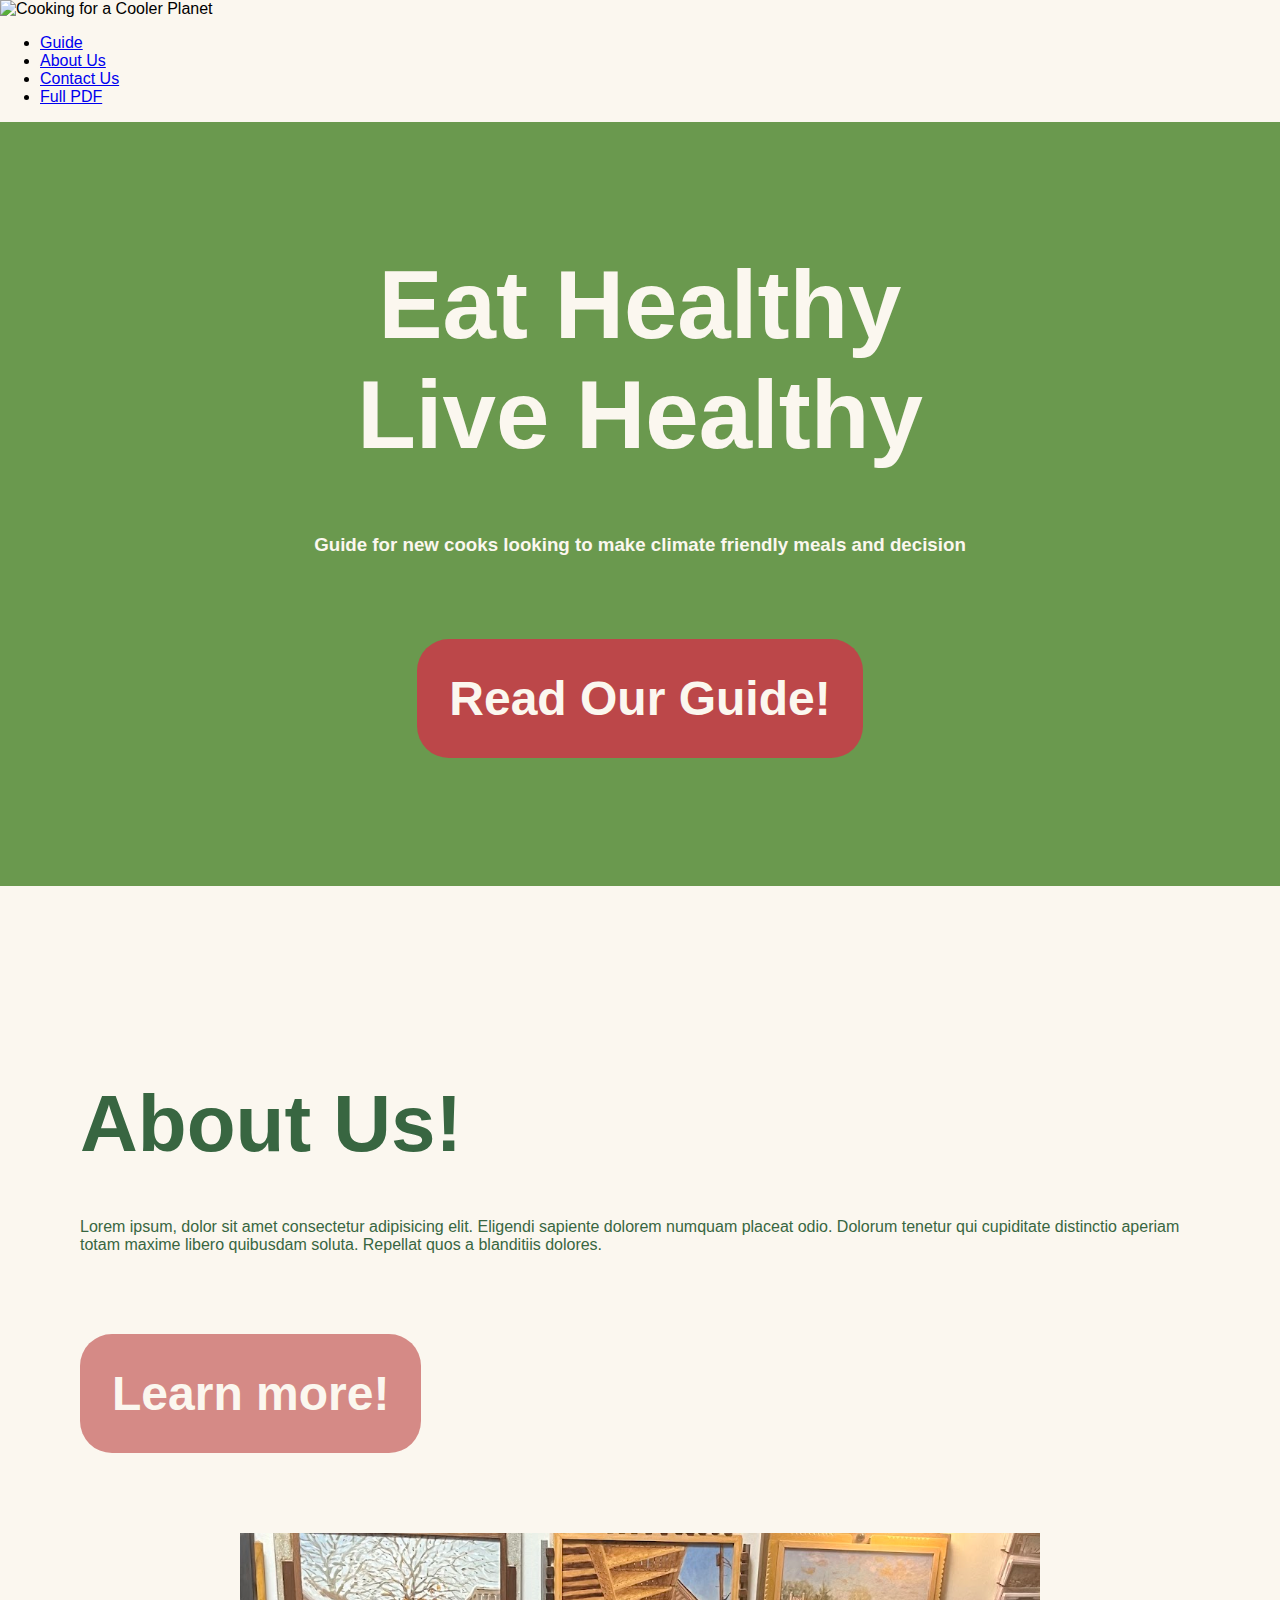
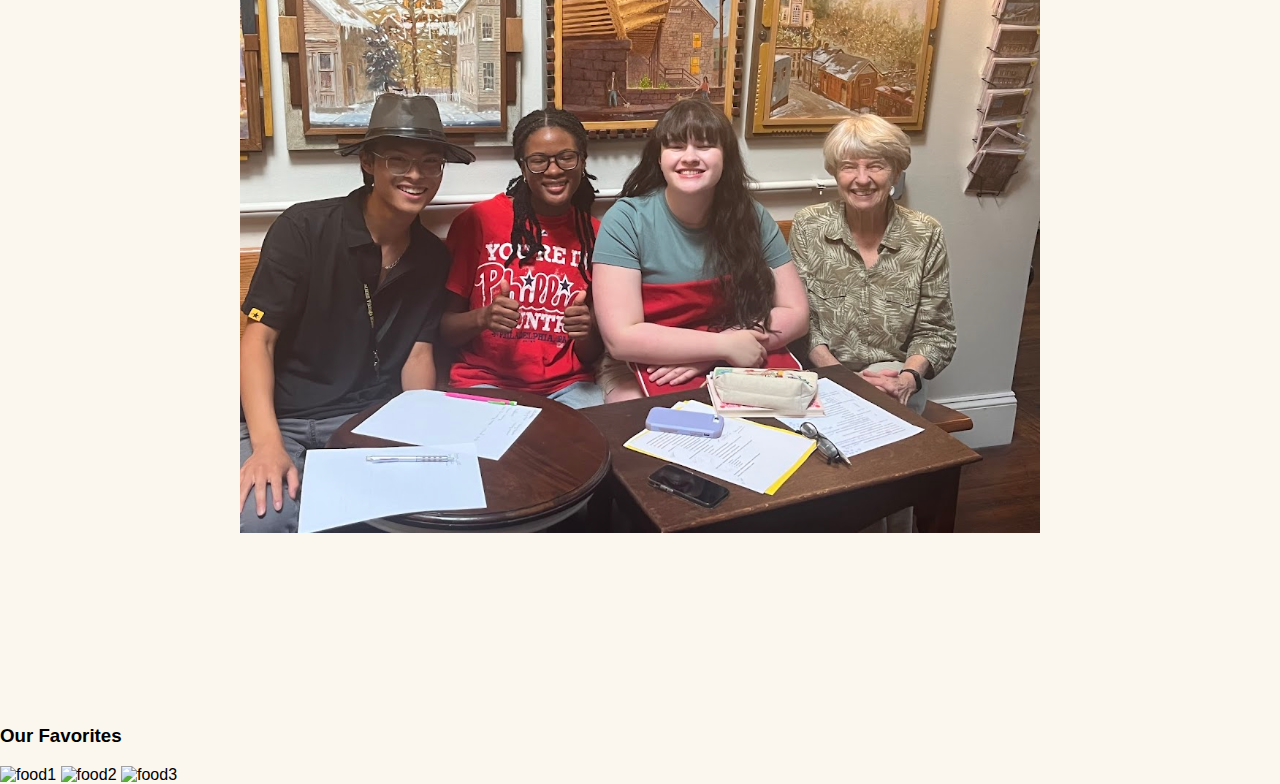
==== index.html @ a70eee80 "pls pls work" ====
<!--HOME PAGE-->
<!--Headline: ""-->
<!--inpso: "https://stitchberryblog.com/", "https://freewebsitetemplates.com/preview/mustacheenthusiast/index.html"-->
<!DOCTYPE html>
<html>
    <head> 
        <title>Home</title>
        <link rel="stylesheet" href="index.css">
        <meta name="viewport" content="width=device-width, initial-scale=1.0" />
    </head>
    <body>
        <div class="nav">
            <div class="logo">
                <img src="#" alt="Cooking for a Cooler Planet">
            </div>
            <ul class="nav-links">
                <li><a href="guide.html">Guide</a></li>
                <li><a href="aboutus.html">About Us</a></li>
                <li><a href="contactus.html">Contact Us</a></li>
                <li><a href="fullpdf.html">Full PDF</a></li>
            </ul>
        </div>

        <div class="hero">
            <h1>Eat Healthy <br> Live Healthy</h1>
            <h3>Guide for new cooks looking to make climate friendly meals and decision</h3>
            <a class="button" href="guide.html">Read Our Guide!</a>
        </div>

        <div class="about-us">
            <div class="text">
                <h4>About Us!</h4>
                <p>Lorem ipsum, dolor sit amet consectetur adipisicing elit. Eligendi sapiente dolorem numquam placeat odio. Dolorum tenetur qui cupiditate distinctio aperiam totam maxime libero quibusdam soluta. Repellat quos a blanditiis dolores.</p>
            </div>
            <a class="button" href="aboutus.html">Learn more!</a>
            <img src="images/Team 8-10-24.jpg" alt="Group Picture">
        </div>

        <div class="featured-recipes">
            <h3>Our Favorites</h3>
            <div clas="featured-recipes-imgs">
                <img src="#" alt="food1">
                <img src="#" alt="food2">
                <img src="#" alt="food3">
            </div>
        </div>
    </body>
</html>
---- index.css ----
html {
    width: fit-content;
}
body {
    padding: 0;
    margin: 0;
    font-family: 'Lucida Sans', 'Lucida Sans Regular', 'Lucida Grande', 'Lucida Sans Unicode', Geneva, Verdana, sans-serif;
    background-color: #FBF7EF;
}
.button {
    text-align: center;
    color: #FBF7EF;
    font-size: 3rem;
    text-decoration: none;
    background-color: #bc4749;
    padding: 2rem;
    border-radius: 2rem;
    display: inline-block;
    margin-top: 4rem;
    font-weight: bold;
}


/* saving nav bar for later */
.hero {
    text-align: center;
    padding: 8rem 10rem;
    background-color: #6a994e;
    color: #FBF7EF;
}
.hero h1 {
    font-size: 6rem;
    font-weight: bolder;
    margin-top: 0;
}
.hero h3 {
    font-weight:bold;
}
/*
.hero a {
    color: #FBF7EF;
    font-size: 3rem;
    text-decoration: none;
    background-color: #bc4749;
    padding: 2rem;
    border-radius: 2rem;
    display: inline-block;
    margin-top: 4rem;
    font-weight:bold;
}
*/
.about-us {
    margin: 12rem 5rem;
    color: #386641;
}
.about-us h4 {
    font-size: 5rem;
    font-weight: bold;
    margin: 3rem 0;
}
.about-us {
    font-size: 1rem;
}
.about-us a {
    background-color: #d58a86;
    font-size: 3rem;
    text-align: center;
}
.about-us img {
    display: block;
    width: 800px;
    margin: 5rem auto;

}
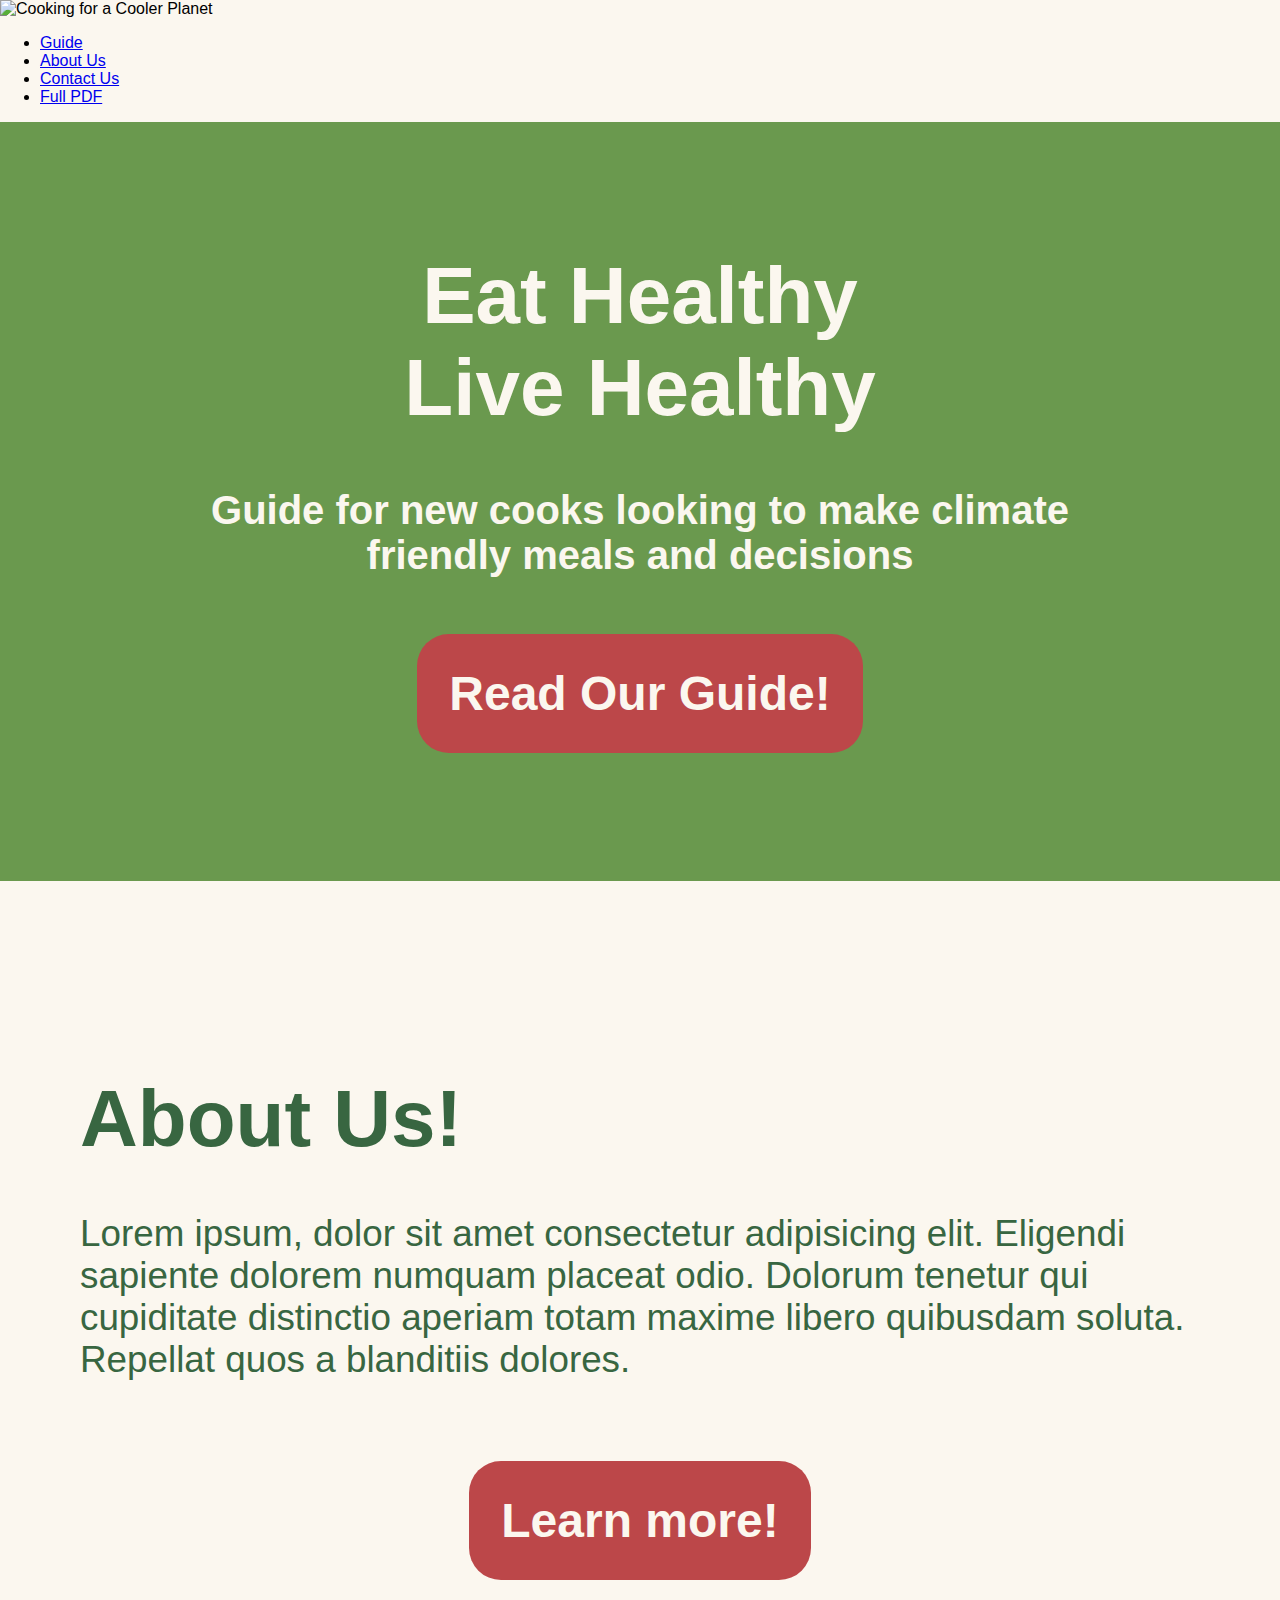
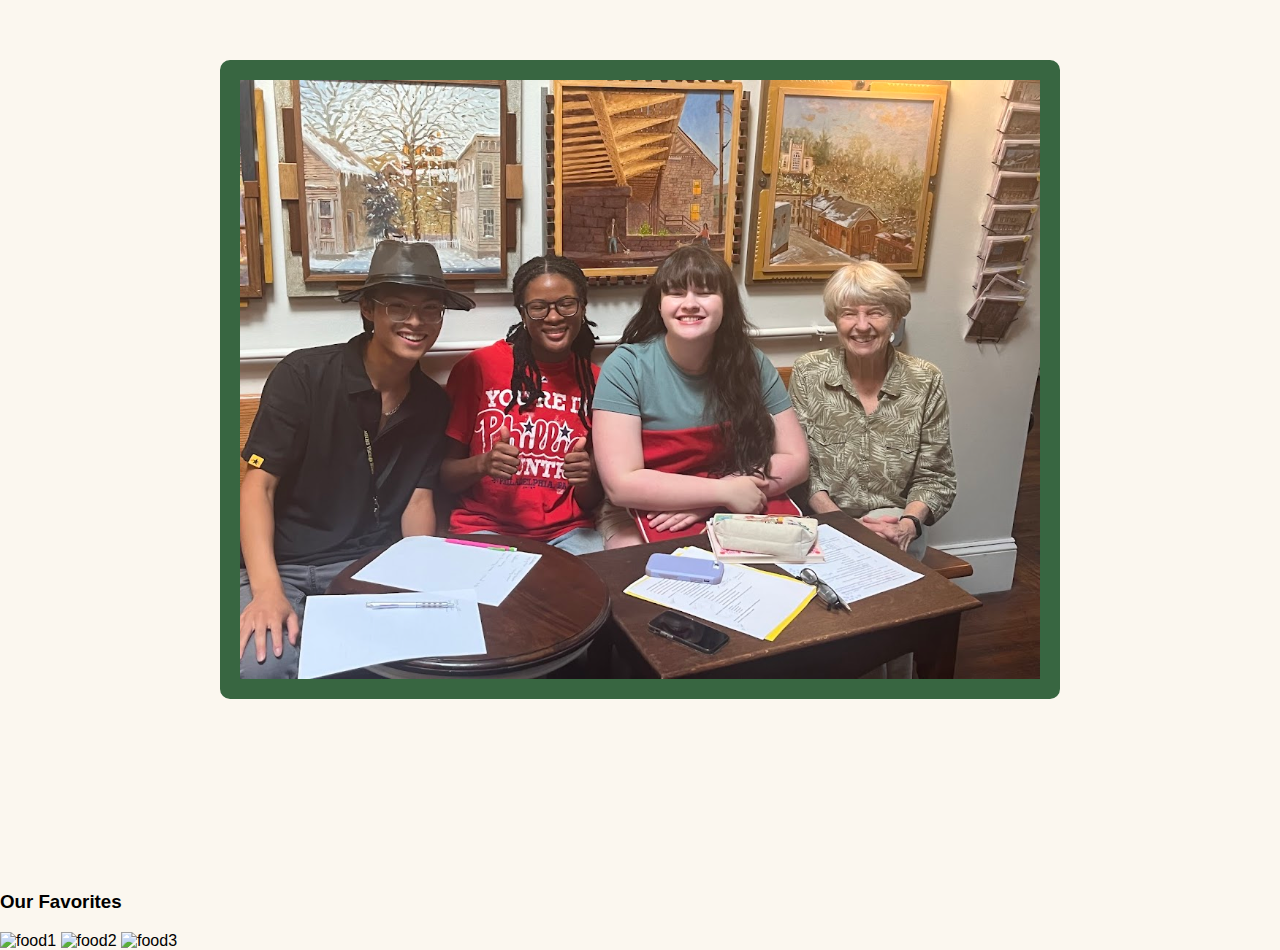
==== commit f866b5fb: "i think i fixed the bug with the meta tag, finished basic about us section" ====
--- a/index.html
+++ b/index.html
@@ -23,16 +23,16 @@
 
         <div class="hero">
             <h1>Eat Healthy <br> Live Healthy</h1>
-            <h3>Guide for new cooks looking to make climate friendly meals and decision</h3>
+            <h3>Guide for new cooks looking to make climate friendly meals and decisions</h3>
             <a class="button" href="guide.html">Read Our Guide!</a>
         </div>
 
         <div class="about-us">
-            <div class="text">
+            <div class="about-us-text">
                 <h4>About Us!</h4>
                 <p>Lorem ipsum, dolor sit amet consectetur adipisicing elit. Eligendi sapiente dolorem numquam placeat odio. Dolorum tenetur qui cupiditate distinctio aperiam totam maxime libero quibusdam soluta. Repellat quos a blanditiis dolores.</p>
             </div>
-            <a class="button" href="aboutus.html">Learn more!</a>
+            <p id="about-us-link"><a class="button" href="aboutus.html">Learn more!</a></p>
             <img src="images/Team 8-10-24.jpg" alt="Group Picture">
         </div>
 
--- a/index.css
+++ b/index.css
@@ -29,26 +29,17 @@
     color: #FBF7EF;
 }
 .hero h1 {
-    font-size: 6rem;
+    font-size: 5rem;
     font-weight: bolder;
     margin-top: 0;
 }
 .hero h3 {
+    font-size: 2.5rem;
     font-weight:bold;
 }
-/*
 .hero a {
-    color: #FBF7EF;
-    font-size: 3rem;
-    text-decoration: none;
-    background-color: #bc4749;
-    padding: 2rem;
-    border-radius: 2rem;
-    display: inline-block;
-    margin-top: 4rem;
-    font-weight:bold;
+    margin-top: 1rem
 }
-*/
 .about-us {
     margin: 12rem 5rem;
     color: #386641;
@@ -58,17 +49,22 @@
     font-weight: bold;
     margin: 3rem 0;
 }
-.about-us {
-    font-size: 1rem;
+.about-us-text p {
+    font-size: 2.3rem;
+    margin: 0;
 }
 .about-us a {
-    background-color: #d58a86;
+    background-color: #bc4749;
     font-size: 3rem;
     text-align: center;
+}
+#about-us-link{
+    text-align: center
 }
 .about-us img {
     display: block;
     width: 800px;
     margin: 5rem auto;
-
+    border-radius: 10px;
+    border: 20px solid #386641
 }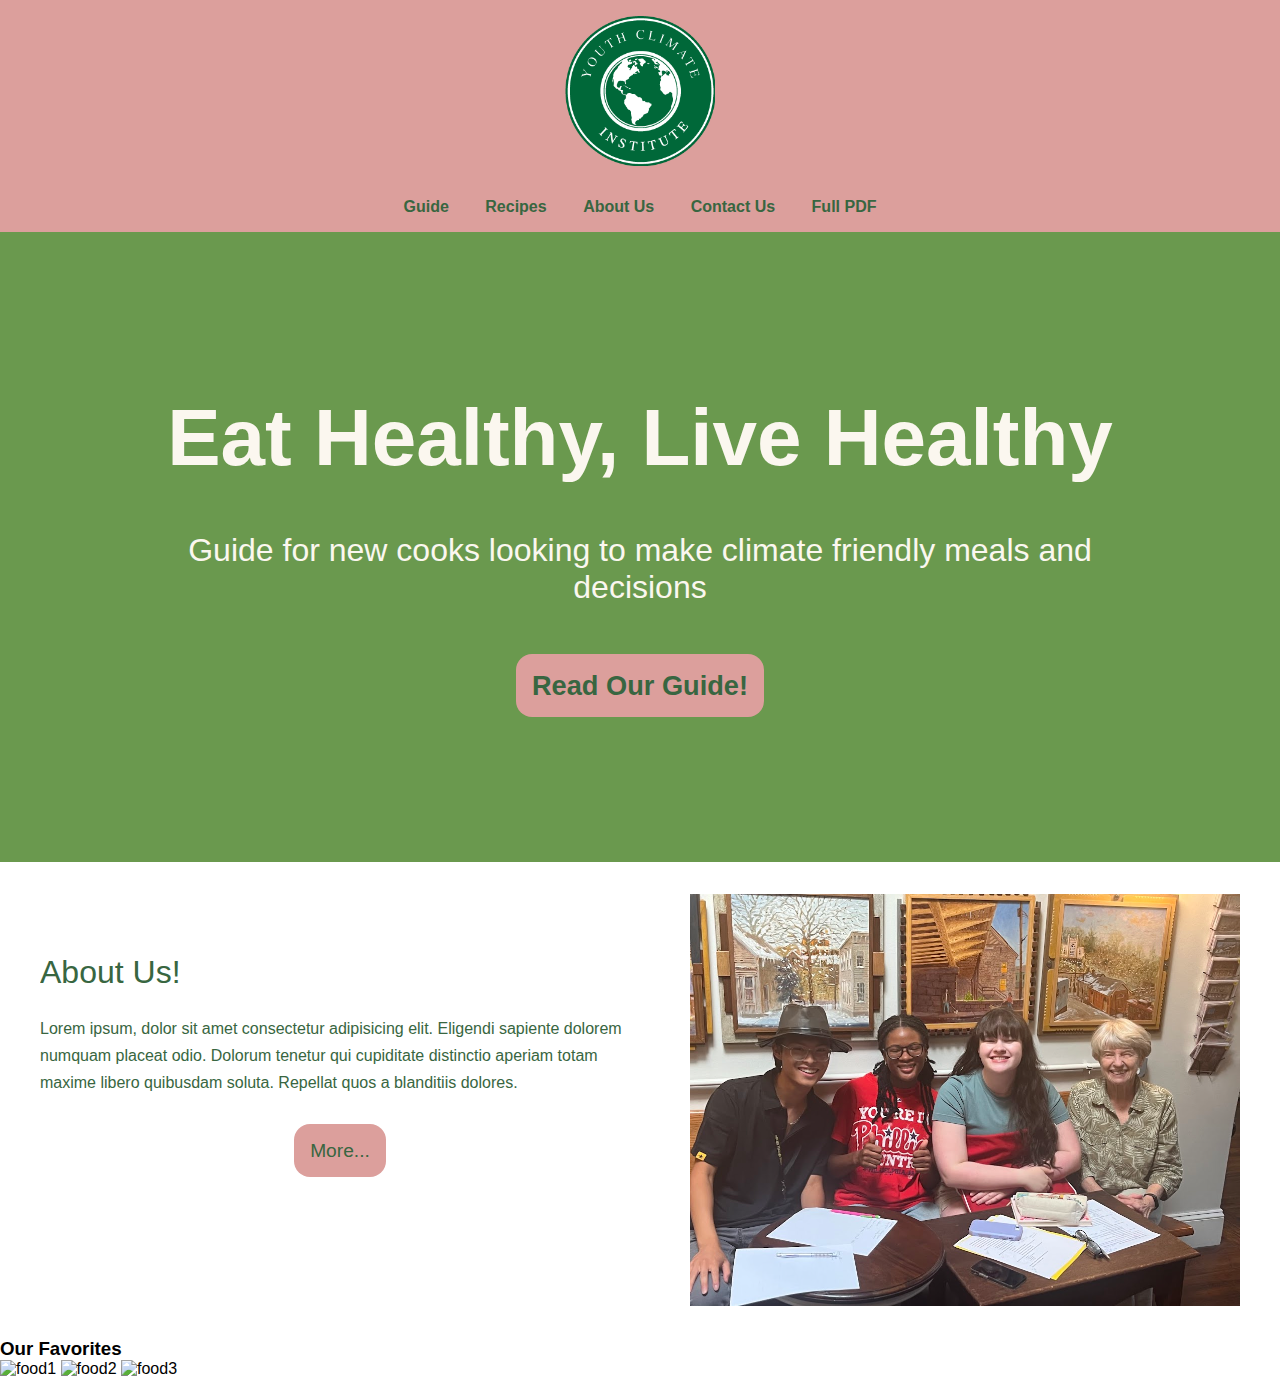
==== commit ed3c3f7c: "remodeled index.css and finished recipes webpage" ====
--- a/index.html
+++ b/index.html
@@ -6,15 +6,14 @@
     <head> 
         <title>Home</title>
         <link rel="stylesheet" href="index.css">
-        <meta name="viewport" content="width=device-width, initial-scale=1.0" />
+        <meta name="viewport" content="width=device-width, initial-scale=1" />
     </head>
     <body>
         <div class="nav">
-            <div class="logo">
-                <img src="#" alt="Cooking for a Cooler Planet">
-            </div>
+            <img src="images/yci-logo@2x.png" alt="Cooking for a Cooler Planet">
             <ul class="nav-links">
                 <li><a href="guide.html">Guide</a></li>
+                <li><a href="recipes.html">Recipes</a></li>
                 <li><a href="aboutus.html">About Us</a></li>
                 <li><a href="contactus.html">Contact Us</a></li>
                 <li><a href="fullpdf.html">Full PDF</a></li>
@@ -22,7 +21,7 @@
         </div>
 
         <div class="hero">
-            <h1>Eat Healthy <br> Live Healthy</h1>
+            <h1>Eat Healthy, Live Healthy</h1>
             <h3>Guide for new cooks looking to make climate friendly meals and decisions</h3>
             <a class="button" href="guide.html">Read Our Guide!</a>
         </div>
@@ -31,8 +30,8 @@
             <div class="about-us-text">
                 <h4>About Us!</h4>
                 <p>Lorem ipsum, dolor sit amet consectetur adipisicing elit. Eligendi sapiente dolorem numquam placeat odio. Dolorum tenetur qui cupiditate distinctio aperiam totam maxime libero quibusdam soluta. Repellat quos a blanditiis dolores.</p>
+                <p id="about-us-link"><a class="button" href="aboutus.html">More...</a></p>
             </div>
-            <p id="about-us-link"><a class="button" href="aboutus.html">Learn more!</a></p>
             <img src="images/Team 8-10-24.jpg" alt="Group Picture">
         </div>
 
--- a/index.css
+++ b/index.css
@@ -1,70 +1,129 @@
-html {
-    width: fit-content;
+
+
+* {
+    margin: 0;
+    padding: 0;
 }
+
 body {
-    padding: 0;
-    margin: 0;
-    font-family: 'Lucida Sans', 'Lucida Sans Regular', 'Lucida Grande', 'Lucida Sans Unicode', Geneva, Verdana, sans-serif;
-    background-color: #FBF7EF;
+    font-family:'Lucida Sans', 'Lucida Sans Regular', 'Lucida Grande', 'Lucida Sans Unicode', Geneva, Verdana, sans-serif;
 }
+
+.nav {
+    background-color: #dc9f9c;
+}
+.nav img {
+    width: 150px;
+    display: block;
+    margin: 0 auto;
+    text-align: center;
+    padding: 1rem;
+}
+.nav ul {
+    text-align: center;
+}
+.nav li {
+    display: inline-block;
+    padding: 1rem;
+}
+.nav a {
+    text-decoration: none;
+    color:#386641;
+    font-weight: bold;
+}
+.nav a:hover {
+    text-decoration-line: underline;;
+}
+
 .button {
+    text-decoration: none;
+    background-color: #dc9f9c;
+    color: #386641;
+    padding: 1rem;
+    border-radius: 1rem;
+    font-weight: bolder;
+}
+.button:hover {
+    background-color: #bc4749;
+    color: #fbf7ef
+}
+
+.hero {
+    background-color: #6a994e;
+    background-size: auto 100%;
+    padding: 7rem 4rem;
     text-align: center;
-    color: #FBF7EF;
-    font-size: 3rem;
-    text-decoration: none;
-    background-color: #bc4749;
-    padding: 2rem;
-    border-radius: 2rem;
-    display: inline-block;
-    margin-top: 4rem;
-    font-weight: bold;
+    color: #fbf7ef;
+}
+.hero h1 {
+    margin-bottom: 2rem;
+}
+.hero h3 {
+    font-weight:normal;
+    font-size: 1.4rem;
+    margin-bottom: 2rem;
+}
+@media screen and (min-width: 1000px) {
+    .hero {
+        padding: 10rem 8rem;
+    }
+    .hero h1 {
+        font-size: 5rem;
+        margin-bottom: 3rem;
+    }
+    .hero h3 {
+        font-size: 2rem;
+        margin-bottom: 4rem;
+    }
+    .hero a {
+        font-size: 1.7rem;
+    }
 }
 
 
-/* saving nav bar for later */
-.hero {
-    text-align: center;
-    padding: 8rem 10rem;
-    background-color: #6a994e;
-    color: #FBF7EF;
+.about-us {
+    color: #386641;
+    margin: 5rem 3rem;
+    display: inline-block;
+    max-width: 1200px;
+    overflow: auto;
 }
-.hero h1 {
-    font-size: 5rem;
-    font-weight: bolder;
-    margin-top: 0;
-}
-.hero h3 {
-    font-size: 2.5rem;
-    font-weight:bold;
-}
-.hero a {
-    margin-top: 1rem
-}
-.about-us {
-    margin: 12rem 5rem;
-    color: #386641;
+.about-us-text {
+    display: inline-block;
 }
 .about-us h4 {
-    font-size: 5rem;
-    font-weight: bold;
-    margin: 3rem 0;
+    font-size: 2rem;
+    margin-bottom: 1.5rem;
+    font-weight:lighter;
 }
-.about-us-text p {
-    font-size: 2.3rem;
-    margin: 0;
+.about-us .about-us-text p {
+    line-height: 1.7rem;
+    font-weight: 100;
+    margin-bottom: 2.5rem;
+}
+.about-us #about-us-link {
+    text-align: center;
+    margin-bottom: 2.5rem;
 }
 .about-us a {
-    background-color: #bc4749;
-    font-size: 3rem;
-    text-align: center;
-}
-#about-us-link{
-    text-align: center
+    font-size: 1.2rem;
 }
 .about-us img {
-    display: block;
-    width: 800px;
-    margin: 5rem auto;
-    border-radius: 10px;
-    border: 20px solid #386641
+    width: 100%;
+    height: auto;
+}
+
+@media screen and (min-width: 830px) {
+    .about-us {
+        margin: 2rem auto;
+        display: block;
+    }
+    .about-us-text {
+        width: 50%;
+        margin-top: 5%;
+    }
+    .about-us img {
+        width: 550px;
+        float: right;
+    }
 }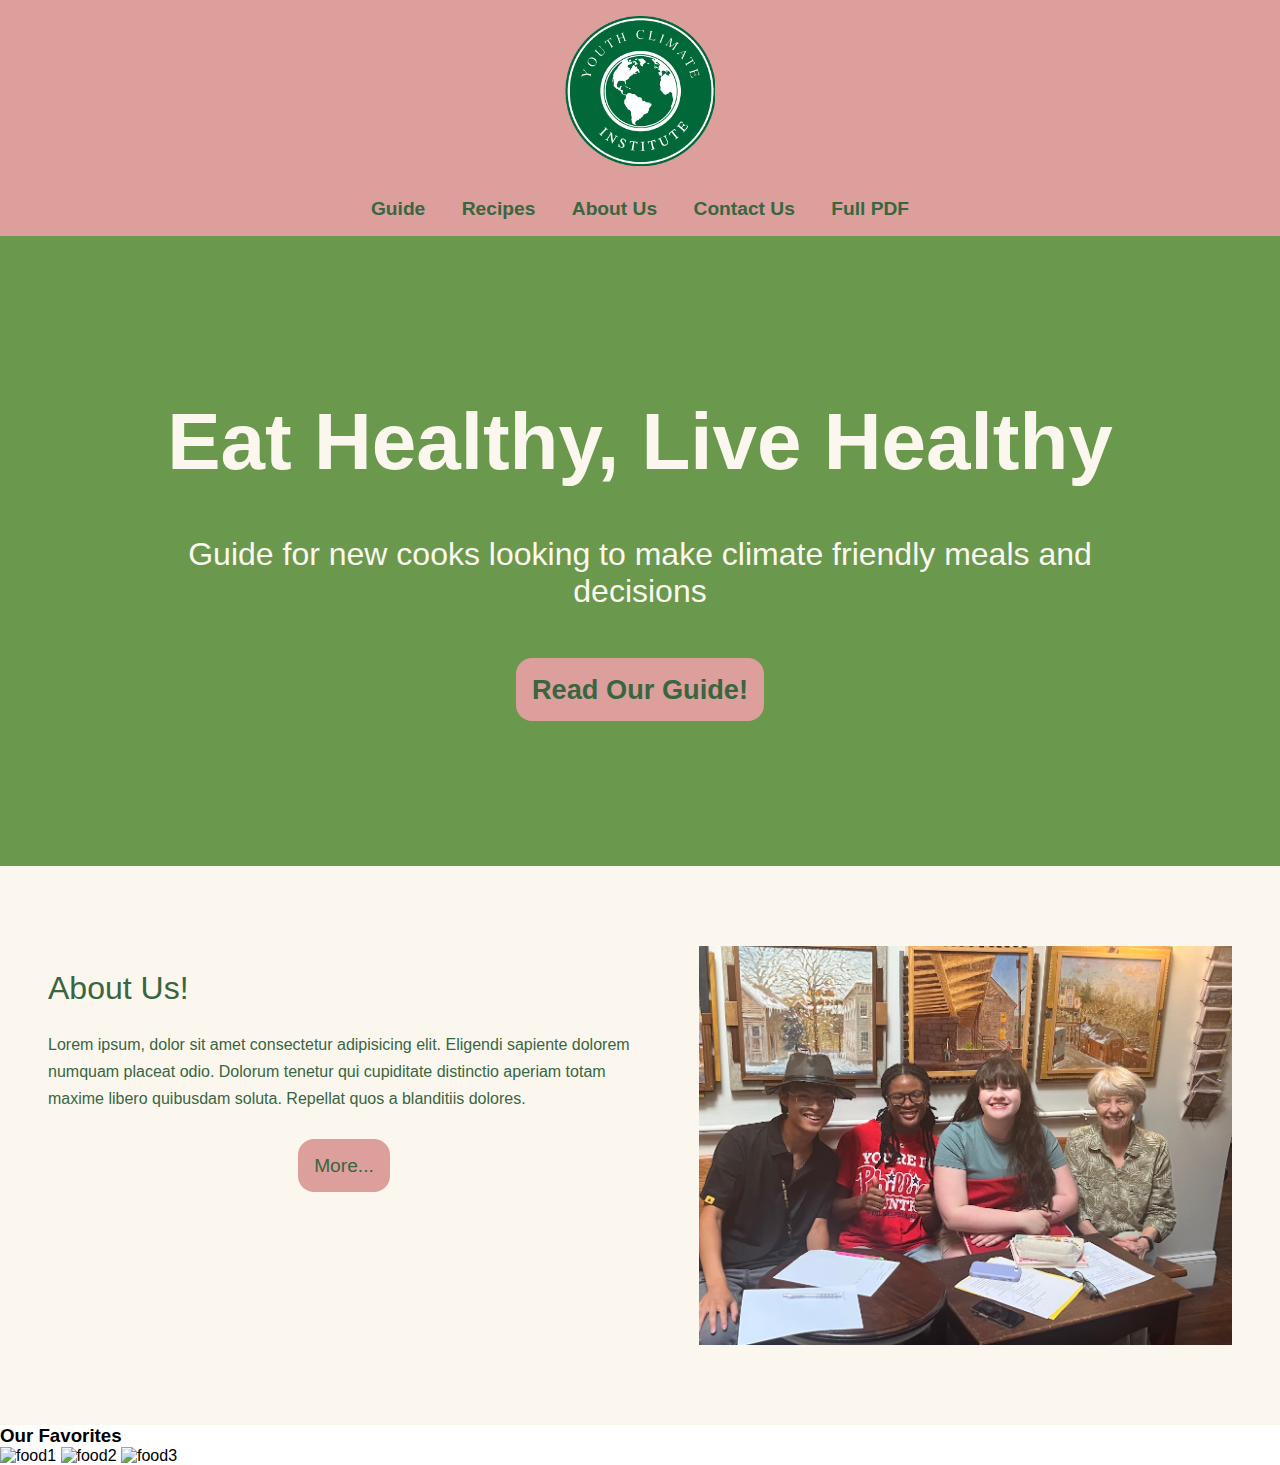
==== commit 949b03b2: "blablabla" ====
--- a/index.html
+++ b/index.html
@@ -43,5 +43,31 @@
                 <img src="#" alt="food3">
             </div>
         </div>
+        <!--
+        <div class="footer">
+            <div class="socials">
+                <div class="logos">
+                    <a href="#" id="cookingforacoolerplanet"><img src="images/yci-logo@2x.png" alt=""></a>
+                    <a href="#" id="yci"><img src="images/yci-logo@2x.png" alt=""></a>
+                </div>
+                <div class="contacts">
+                    <a class="button" href="contactus.html">Contact Us</a>
+                    <a class="button" href="mailto:cookingforacoolerplanet.com">Email Us</a>
+                    <a href="#" class="fa fa-instagram">lol</a>
+                </div>
+            </div>
+            <!--
+            <div class="browse">
+                <h4>Browse</h4>
+                <ul class="nav-links">
+                    <li><a href="guide.html">Guide</a></li>
+                    <li><a href="recipes.html">Recipes</a></li>
+                    <li><a href="aboutus.html">About Us</a></li>
+                    <li><a href="contactus.html">Contact Us</a></li>
+                    <li><a href="fullpdf.html">Full PDF</a></li>
+                </ul>
+            </div>
+            -->
+        </div>
     </body>
 </html>--- a/index.css
+++ b/index.css
@@ -30,10 +30,12 @@
     text-decoration: none;
     color:#386641;
     font-weight: bold;
+    font-size: 1.2rem;
 }
 .nav a:hover {
-    text-decoration-line: underline;;
-}
+    text-decoration-line: underline;
+    text-underline-offset: 5px;
+    text-decoration-thickness: 2px;}
 
 .button {
     text-decoration: none;
@@ -82,8 +84,10 @@
 
 
 .about-us {
+    background-color:#fbf7ef;
     color: #386641;
-    margin: 5rem 3rem;
+    padding: 5rem 3rem;
+    margin: 0;
     display: inline-block;
     max-width: 1200px;
     overflow: auto;
@@ -115,15 +119,36 @@
 
 @media screen and (min-width: 830px) {
     .about-us {
-        margin: 2rem auto;
+        margin: 0 auto;
         display: block;
     }
     .about-us-text {
         width: 50%;
-        margin-top: 5%;
+        margin-top: 2%;
     }
     .about-us img {
-        width: 550px;
+        width: 45%;
         float: right;
     }
+}
+
+.footer {
+    background-color: white;
+    padding: 2rem;
+}
+.footer .logos {
+    max-width: fit-content;
+    margin: 0 auto;
+}
+#cookingforacoolerplanet {
+    margin-right: 1rem;
+}
+.footer img {
+    width: 140px;
+}
+
+.footer .contacts {
+}
+.footer a {
+    display: inline-block;
 }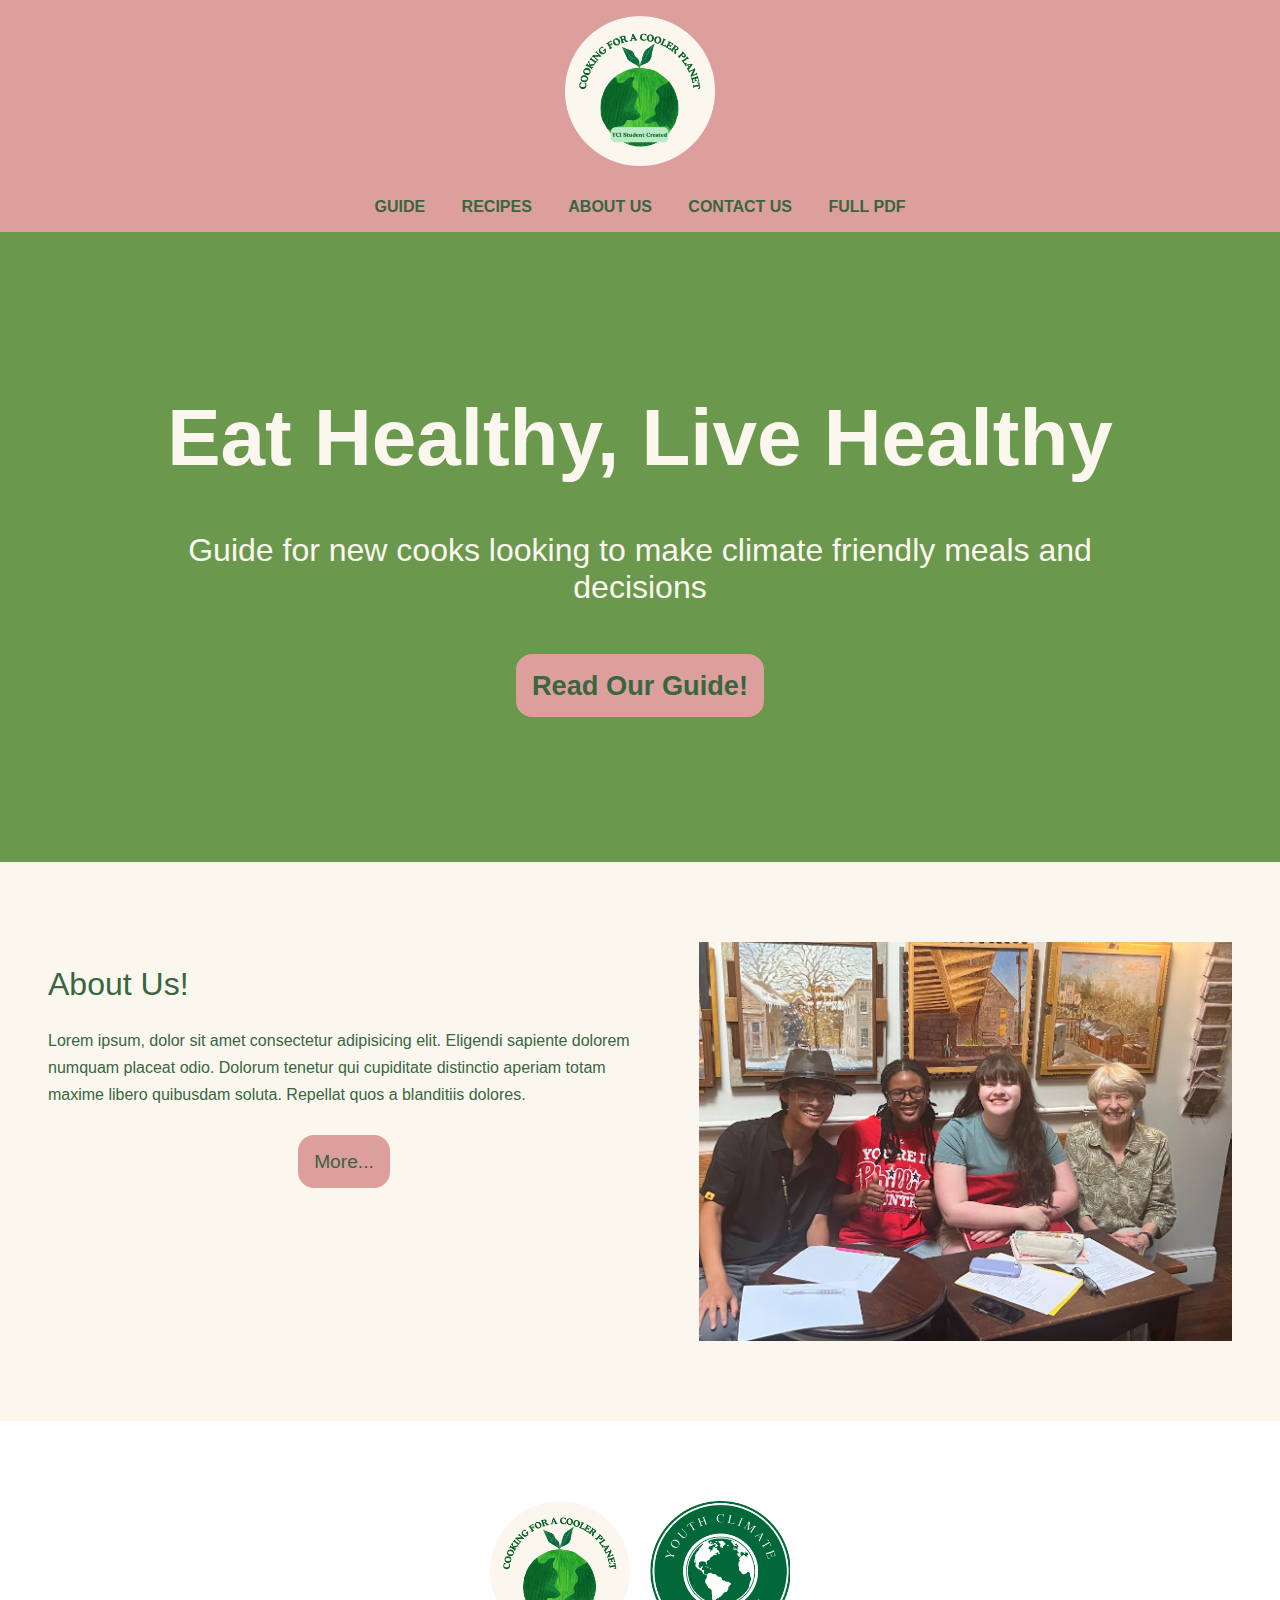
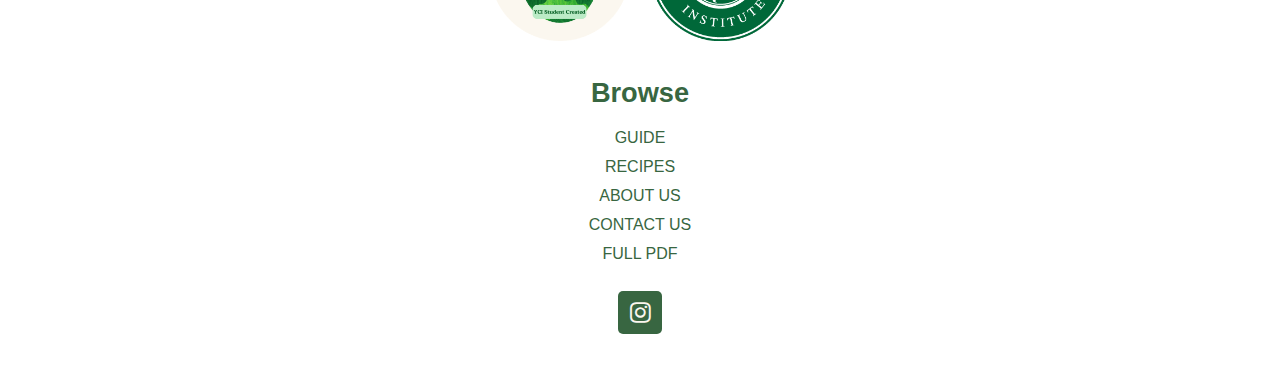
==== commit fe9fc824: "progress" ====
--- a/index.html
+++ b/index.html
@@ -6,17 +6,18 @@
     <head> 
         <title>Home</title>
         <link rel="stylesheet" href="index.css">
+        <link rel="stylesheet" href="https://cdnjs.cloudflare.com/ajax/libs/font-awesome/4.7.0/css/font-awesome.min.css">
         <meta name="viewport" content="width=device-width, initial-scale=1" />
     </head>
     <body>
         <div class="nav">
-            <img src="images/yci-logo@2x.png" alt="Cooking for a Cooler Planet">
+            <img src="images/cookinglogo.png" alt="Cooking for a Cooler Planet">
             <ul class="nav-links">
-                <li><a href="guide.html">Guide</a></li>
-                <li><a href="recipes.html">Recipes</a></li>
-                <li><a href="aboutus.html">About Us</a></li>
-                <li><a href="contactus.html">Contact Us</a></li>
-                <li><a href="fullpdf.html">Full PDF</a></li>
+                <li><a href="guide.html">GUIDE</a></li>
+                <li><a href="recipes.html">RECIPES</a></li>
+                <li><a href="aboutus.html">ABOUT US</a></li>
+                <li><a href="contactus.html">CONTACT US</a></li>
+                <li><a href="fullpdf.html">FULL PDF</a></li>
             </ul>
         </div>
 
@@ -25,7 +26,6 @@
             <h3>Guide for new cooks looking to make climate friendly meals and decisions</h3>
             <a class="button" href="guide.html">Read Our Guide!</a>
         </div>
-
         <div class="about-us">
             <div class="about-us-text">
                 <h4>About Us!</h4>
@@ -34,7 +34,7 @@
             </div>
             <img src="images/Team 8-10-24.jpg" alt="Group Picture">
         </div>
-
+        <!--
         <div class="featured-recipes">
             <h3>Our Favorites</h3>
             <div clas="featured-recipes-imgs">
@@ -43,31 +43,25 @@
                 <img src="#" alt="food3">
             </div>
         </div>
-        <!--
+        -->
         <div class="footer">
-            <div class="socials">
-                <div class="logos">
-                    <a href="#" id="cookingforacoolerplanet"><img src="images/yci-logo@2x.png" alt=""></a>
-                    <a href="#" id="yci"><img src="images/yci-logo@2x.png" alt=""></a>
-                </div>
-                <div class="contacts">
-                    <a class="button" href="contactus.html">Contact Us</a>
-                    <a class="button" href="mailto:cookingforacoolerplanet.com">Email Us</a>
-                    <a href="#" class="fa fa-instagram">lol</a>
-                </div>
+            <div class="logos">
+                <a href="#" id="cookingforacoolerplanet"><img src="images/cookinglogo.png" alt=""></a>
+                <a href="https://youthclimateleader.org/what-we-do/" id="yci"><img src="images/yci-logo@2x.png" alt=""></a>
             </div>
-            <!--
             <div class="browse">
-                <h4>Browse</h4>
+                <h2>Browse</h2>
                 <ul class="nav-links">
-                    <li><a href="guide.html">Guide</a></li>
-                    <li><a href="recipes.html">Recipes</a></li>
-                    <li><a href="aboutus.html">About Us</a></li>
-                    <li><a href="contactus.html">Contact Us</a></li>
-                    <li><a href="fullpdf.html">Full PDF</a></li>
+                    <li><a href="guide.html">GUIDE</a></li>
+                    <li><a href="recipes.html">RECIPES</a></li>
+                    <li><a href="aboutus.html">ABOUT US</a></li>
+                    <li><a href="contactus.html">CONTACT US</a></li>
+                    <li><a href="fullpdf.html">FULL PDF</a></li>
                 </ul>
             </div>
-            -->
+            <div class="socials">
+                <a href="#" class="fa fa-instagram"></a>
+            </div>
         </div>
     </body>
 </html>--- a/index.css
+++ b/index.css
@@ -30,12 +30,13 @@
     text-decoration: none;
     color:#386641;
     font-weight: bold;
-    font-size: 1.2rem;
+    font-size: 1rem;
 }
 .nav a:hover {
     text-decoration-line: underline;
     text-underline-offset: 5px;
-    text-decoration-thickness: 2px;}
+    text-decoration-thickness: 2px;
+}
 
 .button {
     text-decoration: none;
@@ -135,10 +136,13 @@
 .footer {
     background-color: white;
     padding: 2rem;
+    padding-top: 5rem;
+    margin: 0
 }
 .footer .logos {
     max-width: fit-content;
     margin: 0 auto;
+    margin-bottom: 2rem;
 }
 #cookingforacoolerplanet {
     margin-right: 1rem;
@@ -147,8 +151,34 @@
     width: 140px;
 }
 
-.footer .contacts {
+.browse {
+    text-align: center;
 }
-.footer a {
+.browse h2 {
+    color:#386641;
+    font-size: 1.7rem;
+    margin-bottom: 1.2rem;
+}
+.browse ul {
+    list-style-type: none;
+}
+.browse a {
     display: inline-block;
+    text-decoration: none;
+    color:#386641;
+    margin-bottom: .7rem;
+    font-weight: 400;
+}
+.footer .socials {
+    margin-top: 1rem;
+    text-align: center;
+}
+.socials a {
+    font-weight: lighter;
+    font-size: 1.5rem;
+    background-color:#386641;
+    padding: .6rem .7rem;
+    border-radius: 5px;
+    text-decoration: none;
+    color:#fbf7ef;
 }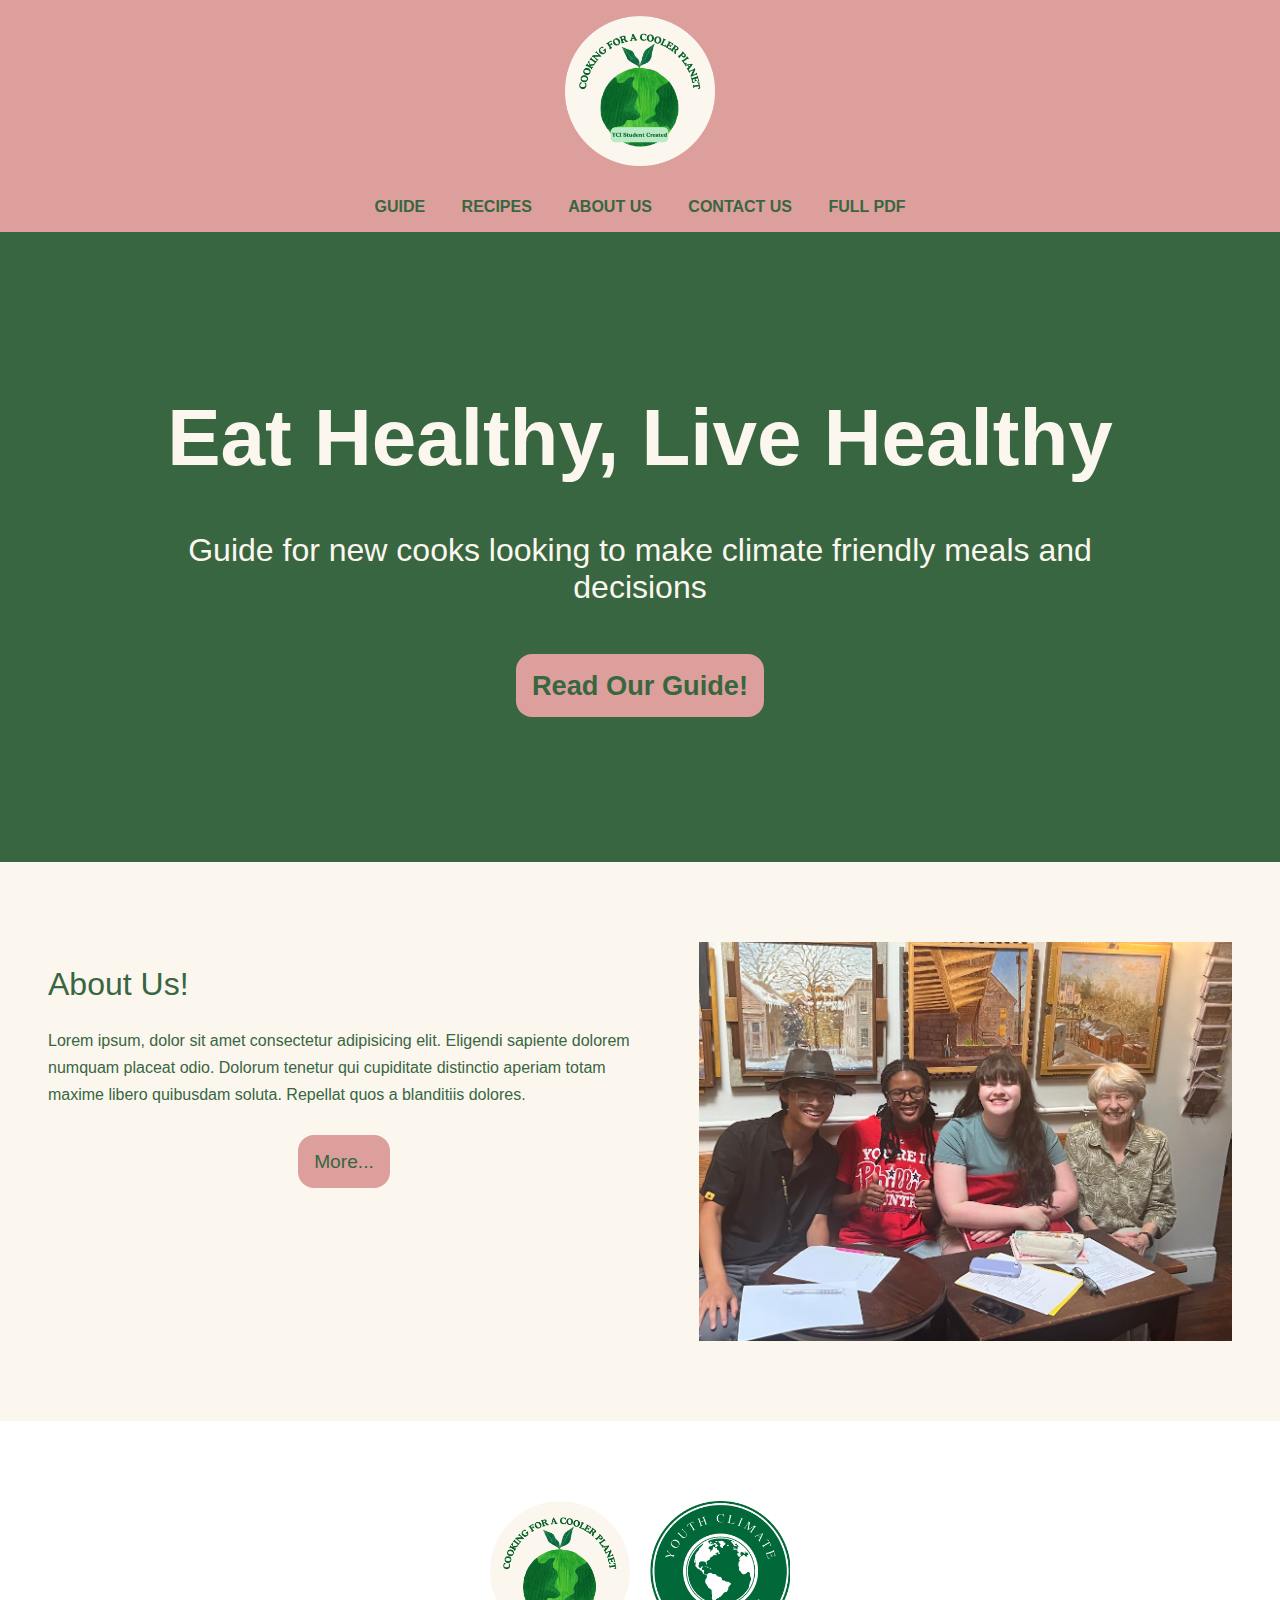
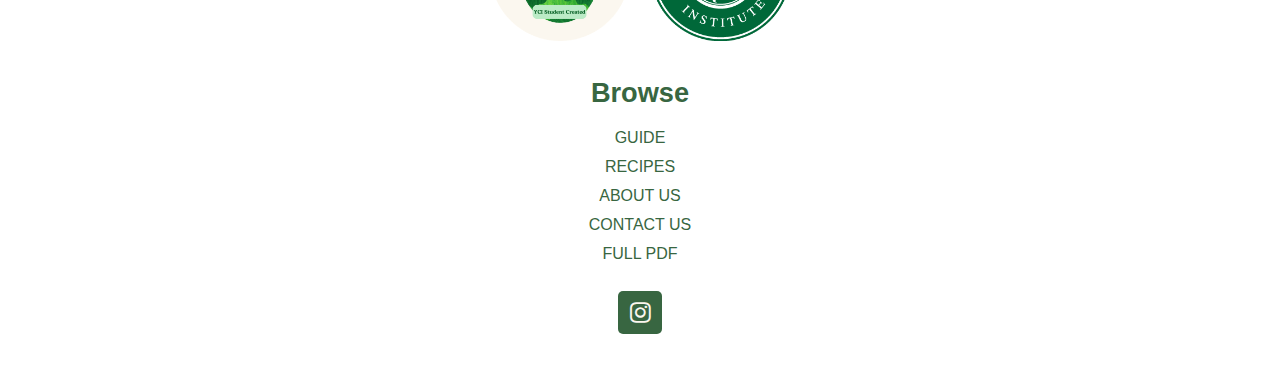
==== commit c395e4f6: "finished the recipe template (turkeymeatball.html)" ====
--- a/index.html
+++ b/index.html
@@ -9,6 +9,15 @@
         <link rel="stylesheet" href="https://cdnjs.cloudflare.com/ajax/libs/font-awesome/4.7.0/css/font-awesome.min.css">
         <meta name="viewport" content="width=device-width, initial-scale=1" />
     </head>
+    <!-- Google tag (gtag.js) -->
+    <script async src="https://www.googletagmanager.com/gtag/js?id=G-6F2Q6QTNX5"></script>
+    <script>
+    window.dataLayer = window.dataLayer || [];
+    function gtag(){dataLayer.push(arguments);}
+    gtag('js', new Date());
+
+    gtag('config', 'G-6F2Q6QTNX5');
+    </script>
     <body>
         <div class="nav">
             <img src="images/cookinglogo.png" alt="Cooking for a Cooler Planet">
@@ -34,6 +43,7 @@
             </div>
             <img src="images/Team 8-10-24.jpg" alt="Group Picture">
         </div>
+        
         <!--
         <div class="featured-recipes">
             <h3>Our Favorites</h3>
--- a/index.css
+++ b/index.css
@@ -52,7 +52,7 @@
 }
 
 .hero {
-    background-color: #6a994e;
+    background-color: #386641;
     background-size: auto 100%;
     padding: 7rem 4rem;
     text-align: center;
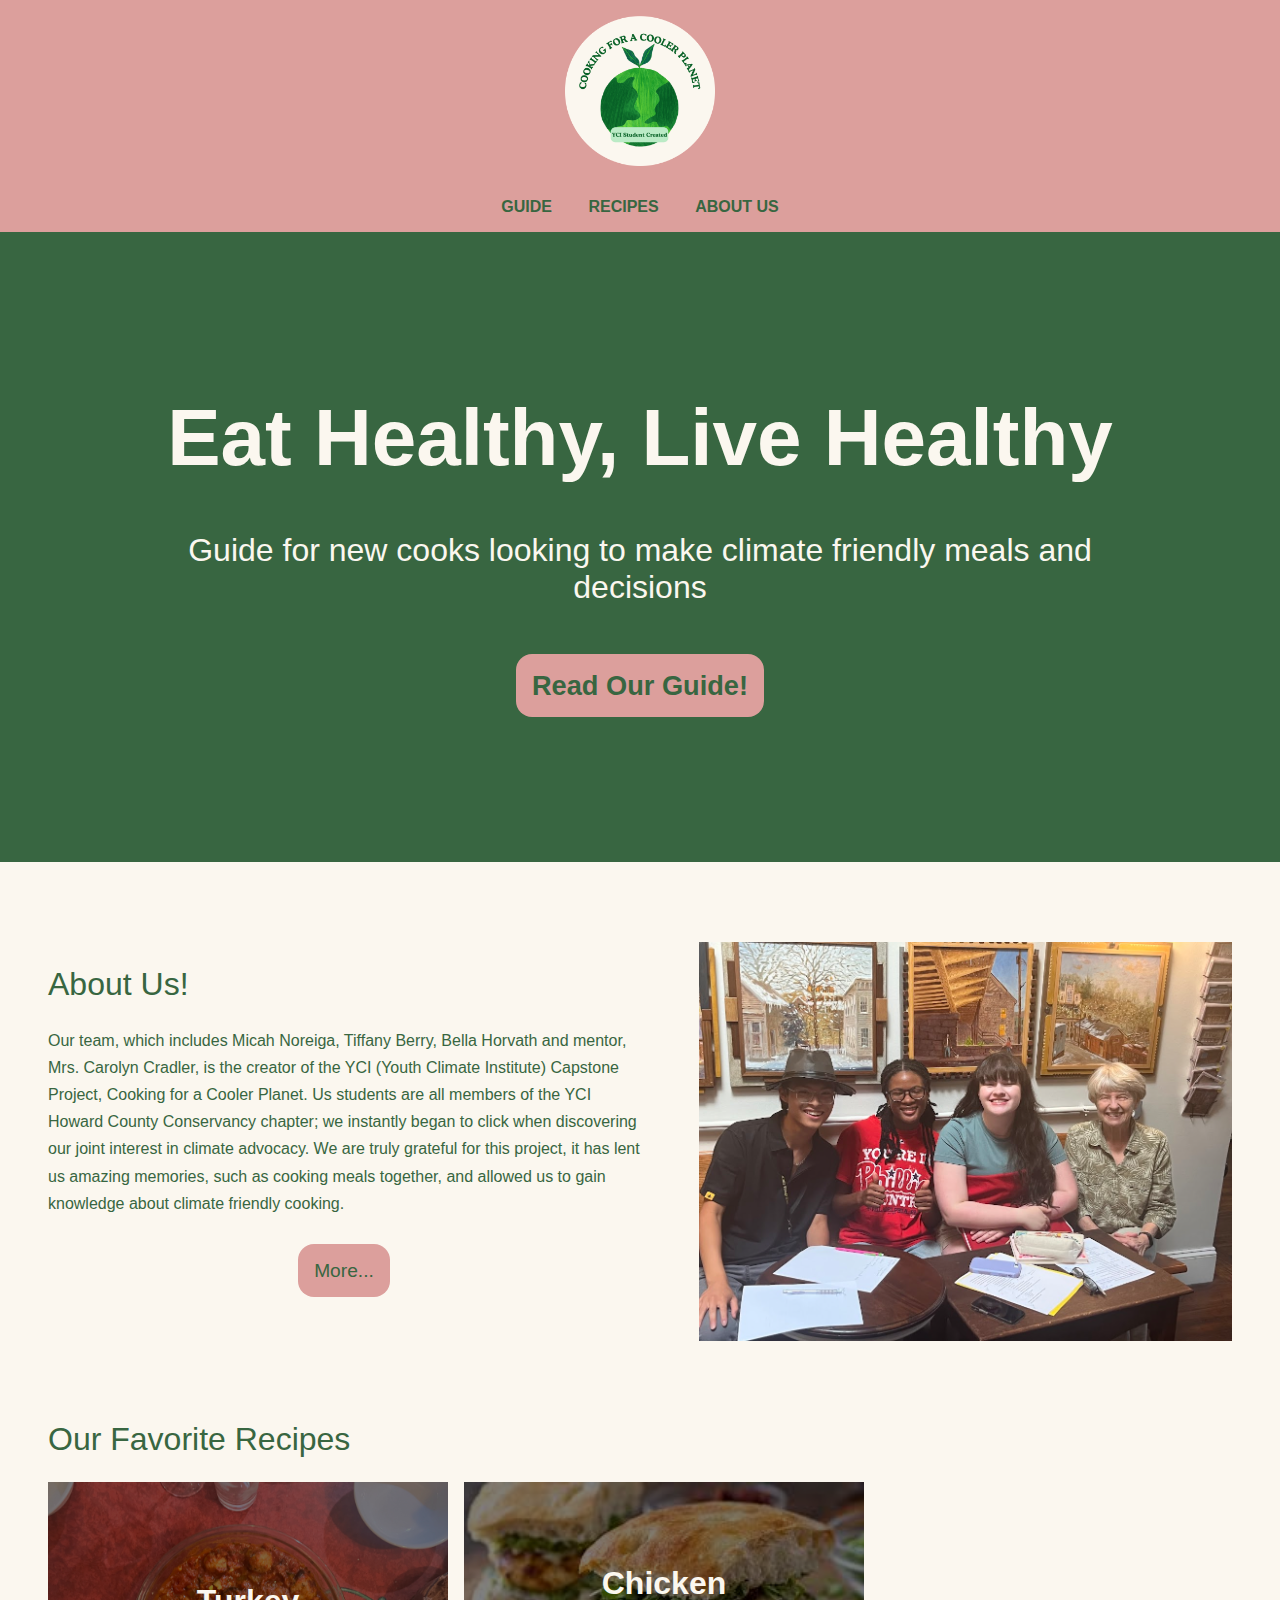
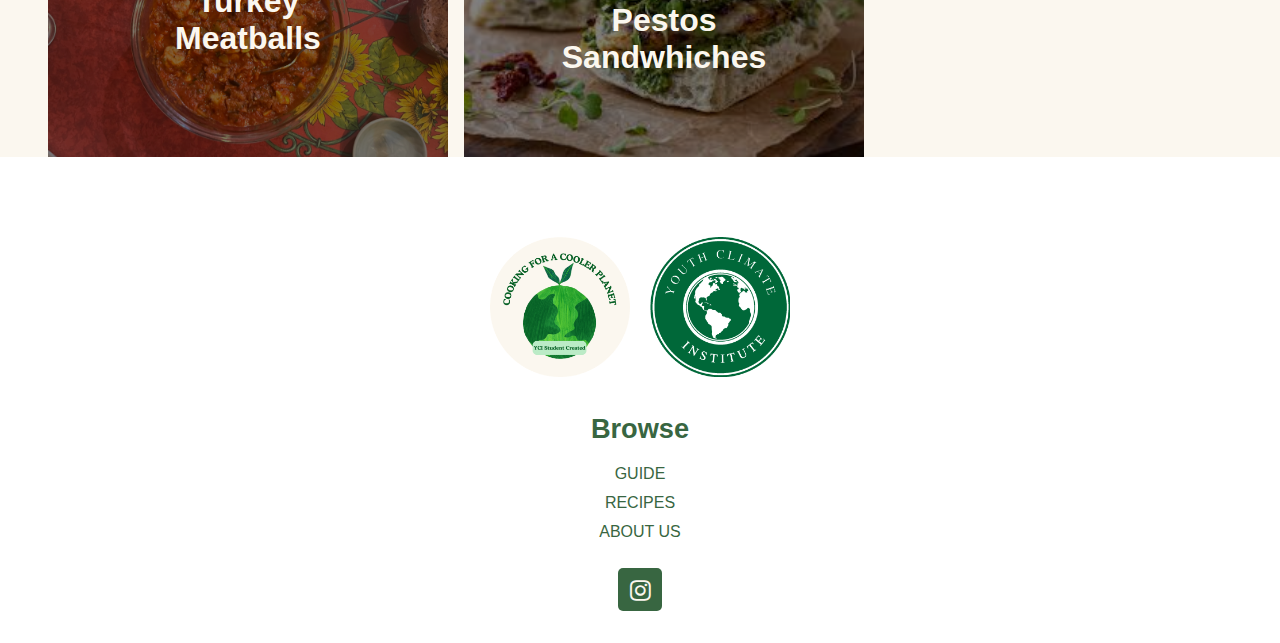
==== commit b3f1afde: "basic website finished" ====
--- a/index.html
+++ b/index.html
@@ -4,7 +4,7 @@
 <!DOCTYPE html>
 <html>
     <head> 
-        <title>Home</title>
+        <title>Home - Cooking for a Cooler Planet</title>
         <link rel="stylesheet" href="index.css">
         <link rel="stylesheet" href="https://cdnjs.cloudflare.com/ajax/libs/font-awesome/4.7.0/css/font-awesome.min.css">
         <meta name="viewport" content="width=device-width, initial-scale=1" />
@@ -20,13 +20,12 @@
     </script>
     <body>
         <div class="nav">
-            <img src="images/cookinglogo.png" alt="Cooking for a Cooler Planet">
+            <a href="index.html"><img src="images/cookinglogo.png" alt="Cooking for a Cooler Planet"></a>
             <ul class="nav-links">
                 <li><a href="guide.html">GUIDE</a></li>
                 <li><a href="recipes.html">RECIPES</a></li>
                 <li><a href="aboutus.html">ABOUT US</a></li>
-                <li><a href="contactus.html">CONTACT US</a></li>
-                <li><a href="fullpdf.html">FULL PDF</a></li>
+                
             </ul>
         </div>
 
@@ -35,29 +34,40 @@
             <h3>Guide for new cooks looking to make climate friendly meals and decisions</h3>
             <a class="button" href="guide.html">Read Our Guide!</a>
         </div>
+
         <div class="about-us">
             <div class="about-us-text">
                 <h4>About Us!</h4>
-                <p>Lorem ipsum, dolor sit amet consectetur adipisicing elit. Eligendi sapiente dolorem numquam placeat odio. Dolorum tenetur qui cupiditate distinctio aperiam totam maxime libero quibusdam soluta. Repellat quos a blanditiis dolores.</p>
+                <p>
+                    Our team, which includes Micah Noreiga, Tiffany Berry, Bella Horvath and mentor, Mrs. Carolyn Cradler, is the creator of the YCI (Youth Climate Institute) Capstone Project, Cooking for a Cooler Planet. Us students are all members of the YCI Howard County Conservancy chapter; we instantly began to click when discovering our joint interest in climate advocacy. We are truly grateful for this project, it has lent us amazing memories, such as cooking meals together, and allowed us to gain knowledge about climate friendly cooking.
+                </p>
                 <p id="about-us-link"><a class="button" href="aboutus.html">More...</a></p>
             </div>
             <img src="images/Team 8-10-24.jpg" alt="Group Picture">
         </div>
         
-        <!--
         <div class="featured-recipes">
-            <h3>Our Favorites</h3>
-            <div clas="featured-recipes-imgs">
-                <img src="#" alt="food1">
-                <img src="#" alt="food2">
-                <img src="#" alt="food3">
+            <h4>Our Favorite Recipes</h4>
+            <div class="recipe-cards">
+                <div class="recipe" >
+                    <a href="recipes/pages/turkeymeatballs.html">
+                        <img src="recipes/image recipe/turkeymeatballs.jpg" alt="">
+                        <h5>Turkey Meatballs</h5>
+                    </a>
+                </div>
+                <div class="recipe">
+                    <a href="recipes/pages/chickenpestosandwhich.html">
+                        <img src="recipes/image recipe/chickenpestosandwhich.jpg" alt="">
+                        <h5>Chicken Pestos Sandwhiches</h5>
+                    </a>
+                </div>
             </div>
         </div>
-        -->
+
         <div class="footer">
             <div class="logos">
                 <a href="#" id="cookingforacoolerplanet"><img src="images/cookinglogo.png" alt=""></a>
-                <a href="https://youthclimateleader.org/what-we-do/" id="yci"><img src="images/yci-logo@2x.png" alt=""></a>
+                <a href="https://youthclimateleader.org/what-we-do/" target="_blank"="yci"><img src="images/yci-logo@2x.png" alt=""></a>
             </div>
             <div class="browse">
                 <h2>Browse</h2>
@@ -65,12 +75,11 @@
                     <li><a href="guide.html">GUIDE</a></li>
                     <li><a href="recipes.html">RECIPES</a></li>
                     <li><a href="aboutus.html">ABOUT US</a></li>
-                    <li><a href="contactus.html">CONTACT US</a></li>
-                    <li><a href="fullpdf.html">FULL PDF</a></li>
+                    
                 </ul>
             </div>
             <div class="socials">
-                <a href="#" class="fa fa-instagram"></a>
+                <a href="https://www.instagram.com/cookingforacoolerplanet/" target="_blank" class="fa fa-instagram"></a>
             </div>
         </div>
     </body>
--- a/index.css
+++ b/index.css
@@ -133,11 +133,76 @@
     }
 }
 
+
+.featured-recipes {
+    background-color:#fbf7ef;
+    color:#386641;
+    padding-left: 3em;
+}
+.featured-recipes h4 {
+    font-size: 2rem;
+    margin-bottom: 1.5rem;
+    font-weight:lighter;
+}
+.recipe-cards {
+    display: grid;
+    gap: 1rem;
+}
+@media screen and (min-width: 600px) {
+    .recipe-cards {
+        grid-template-columns: repeat(2, 1fr);
+    }
+}
+@media screen and (min-width: 900px) {
+    .recipe-cards{
+        grid-template-columns: repeat(3, 1fr);
+    }
+}
+.recipe{
+    position: relative;
+    text-align: center;
+    height: 275px;
+}
+.recipe img {
+    width: 100%;
+    height: 100%;
+    object-fit: cover;
+    filter: brightness(50%);
+}
+.recipe h5 {
+    position:absolute;
+    top: 50%;
+    left: 50%;
+    transform: translate(-50%, -50%);
+    font-size: 2rem;
+    margin: 0;
+    color:#FBF7EF;
+    padding: .3rem
+}
+.recipe p {
+    position: absolute;
+    top: 13px;
+    left: -4px;
+    background-color: #386641;
+    color:#FBF7EF;
+    margin: 0;
+    padding: .5rem .7rem;
+    font-size: .8rem;
+    font-weight: bold;
+}
+.recipe:hover {
+    outline: 4px solid #000000;
+    outline-offset: -10px;
+    z-index:10;
+    filter: brightness(75%);
+}
+
+
 .footer {
     background-color: white;
     padding: 2rem;
     padding-top: 5rem;
-    margin: 0
+    margin: 0;
 }
 .footer .logos {
     max-width: fit-content;
@@ -149,6 +214,7 @@
 }
 .footer img {
     width: 140px;
+
 }
 
 .browse {
